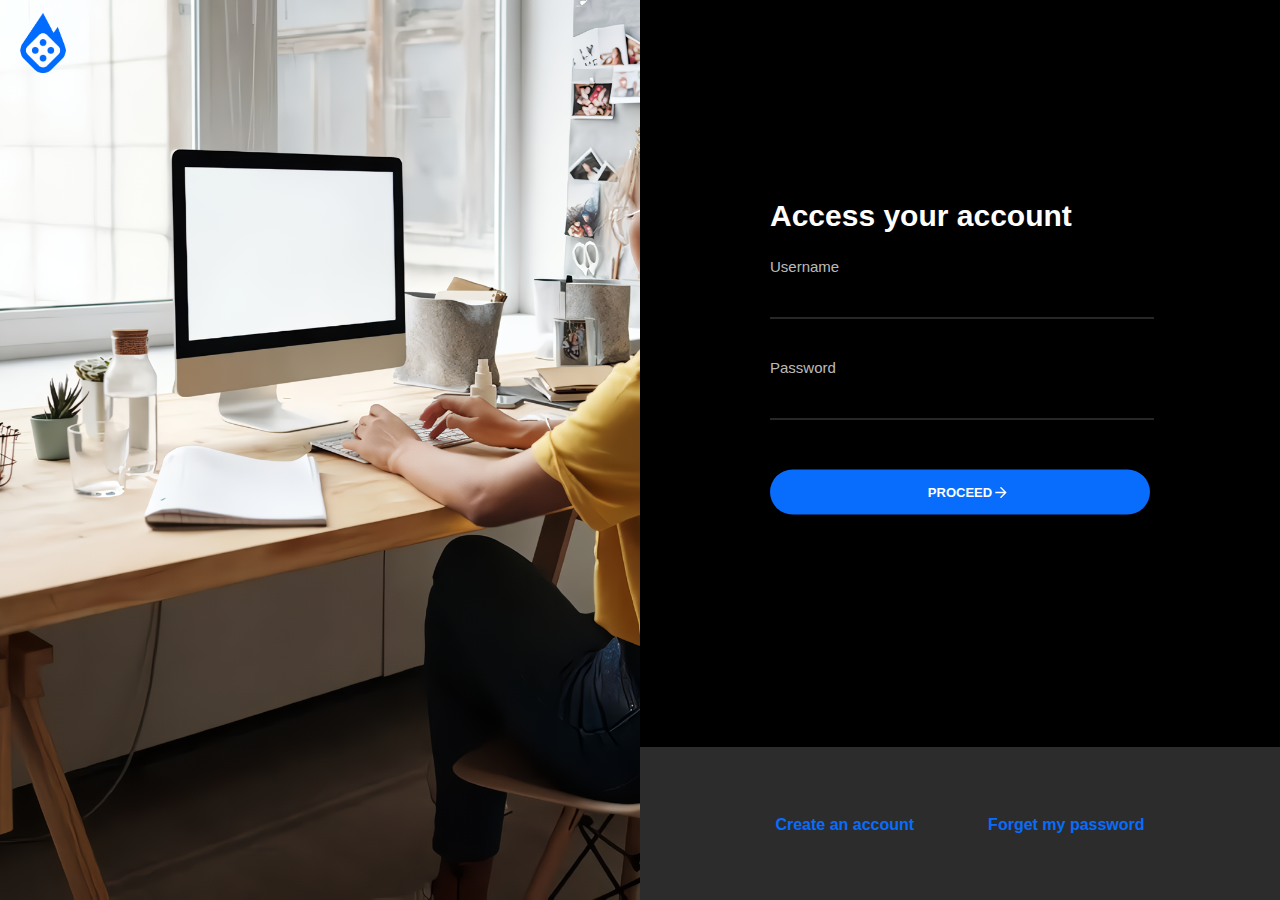
==== index.html @ 53e83c1c "Update and rename login.html to index.html" ====
<!DOCTYPE html>
<html lang="en">
<head>
    <meta charset="UTF-8">
    <meta name="viewport" content="width=device-width, initial-scale=1.0">
    <title>BL Bank</title>
    <link rel="stylesheet" href="style.css">
    <script src="main.js" defer></script>
</head>
<body>
    <img src="img/blade_icon.png" class="icon">
    <div class="post">
        <img src="img/banner.png">
    </div>
    <div class="general">
        <div class="login">
            <h1>Access your account</h1>
            <form action="javascript:submit();">
                <label for="user">Username</label>
                    <input type="text" id="user" autocomplete="off" required>
                <label for="pass">Password</label>
                    <input type="password" id="pass" autocomplete="off" required>
                <div class="proceed">
                    <input class="sub" type="submit" value="PROCEED">
                    <img src="img/white_arrow.svg" class="arrow">
                </div>
            </form>
        </div>
    </div>
    <footer>
        <div class="fot">
            <a onclick="create()">Create an account</a>
            <a style="padding-left: 70px;" onclick="forget()">Forget my password</a>
        </div>
    </footer>
</body>
</html>
---- style.css ----
*{
    margin: 0;
}
.post img{
    position: absolute;
    height: 100%;
    z-index: -1;
    left: -250px;
    bottom: 0;
}
.general{
    width: 50%;
    height: 83%;
    background: black;
    position: fixed;
    left: 50%;
    top: 0;
}
.login{
    position: absolute;
    top: 50%;
    left: 50%;
    transform: translate(-50%,-50%);
    display: block;
    width: 380px;
}
h1{
    font-family: Arial, Helvetica, sans-serif;
    font-size: 30px;
    text-align: left;
    padding: 5px;
    padding-left: 0 !important;
    color: white;
    margin-bottom: 20px;
}
label{
    color: rgba(255, 255, 255, 0.74);
    font-family: Arial, Helvetica, sans-serif;
    font-size: 15px
}
input{
    display: block;
    background-color: rgb(0,0,0,0);
    border: none;
    border-bottom: 1px rgba(245, 245, 245, 0.322) solid;
    margin-bottom: 40px;
    height: 40px;
    color: white;
    width: 100%;
    transition: .2s;
    font-family: Arial, Helvetica, sans-serif;
    font-weight: 500;
    font-size: 20px;
}
input:focus{
    border-bottom: 1px solid white;
}
*:focus{
    outline: none;
}
.proceeed{
    display: block;
}
.sub{
    border: none;
    border-radius: 45px;
    width: 100%;
    height: 45px;
    background-color: #086cfc;
    font-family: Arial, Helvetica, sans-serif !important;
    color: white;
    font-weight: 750 !important;
    max-width: 400px;
    margin-top: 10px;
    display: inline-block;
    transition: .2s;
    padding: 3px;
    font-size: 13px !important;
}
.sub:hover{
    background-color: #0647d1;
}
.arrow{
    color: white;
    width:12px;
    display: block;
    position: absolute;
    top: 293px;
    left: 225px;
}
.icon{
    position: fixed;
    width: 60px;
    margin: 13px;
}
footer{
    width: 50%;
    height: 17%;
    background: rgb(44, 44, 44);
    position: absolute;
    left: 50%;
    bottom: 0;
}
.fot{
    display: block;
    height: 100%;
    width: 100%;
    text-align: center;
}
a{
    text-decoration: none;
    color: #086cfc;
    font-family: Arial, Helvetica, sans-serif;
    font-weight: 650;
    position: relative;
    top: 45%;
    cursor: pointer;
}

@media only screen and (max-width: 960px) {
    .icon{
        position: fixed;
        z-index: 4;
        width: 60px;
        margin: 13px;
    }
    .general{
        width: 100%;
        left: 0;
    }
    footer{
        width: 100%;
        left: 0;
    }
}
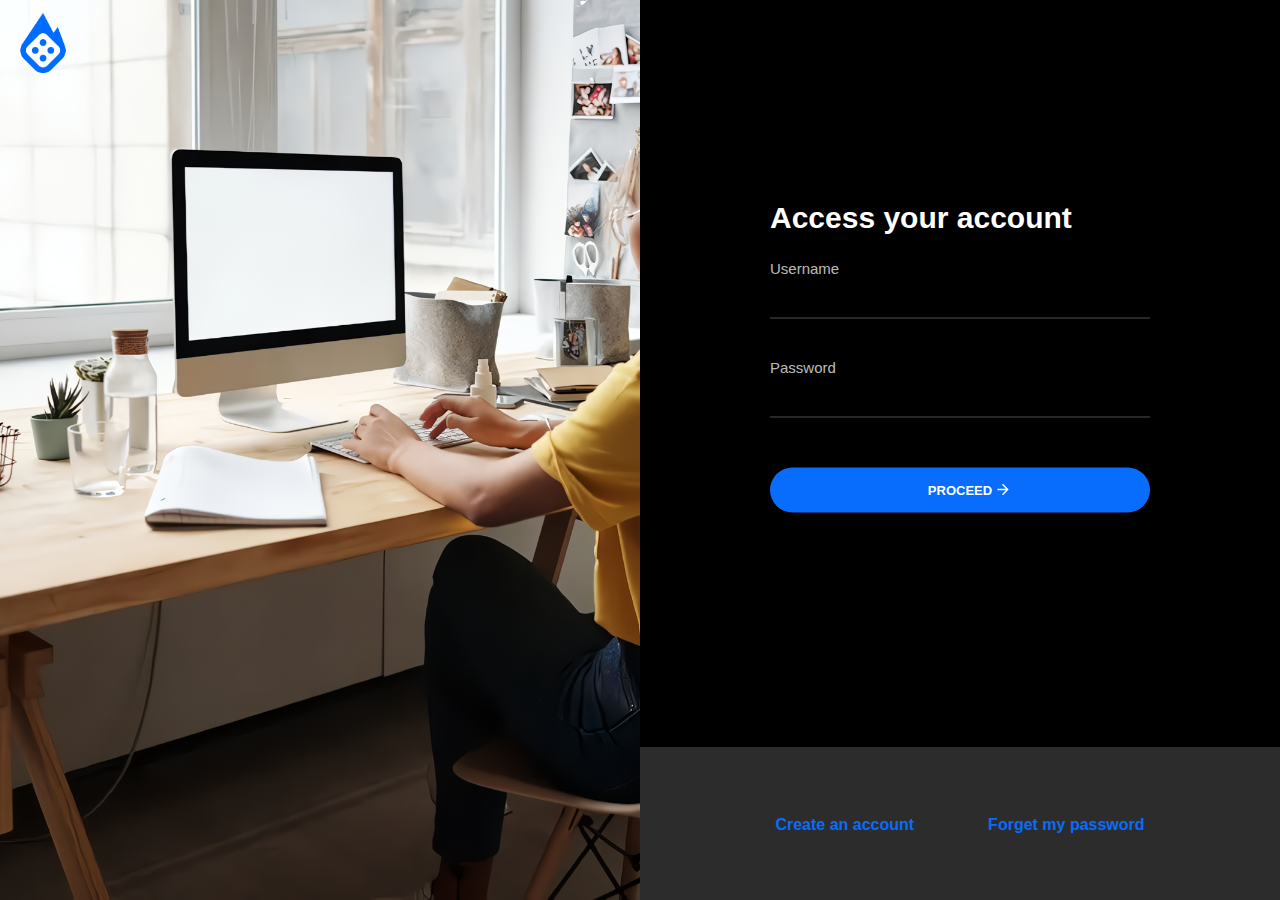
==== commit 6820aeed: "gg" ====
--- a/index.html
+++ b/index.html
@@ -12,21 +12,37 @@
     <div class="post">
         <img src="img/banner.png">
     </div>
-    <div class="general">
-        <div class="login">
-            <h1>Access your account</h1>
-            <form action="javascript:submit();">
+    <main>
+        <div class="general">
+            <div class="login">
+                <h1>Access your account</h1>
+                <form action="javascript:submit();">
+                    <label for="user">Username</label>
+                        <input type="text" id="user" autocomplete="off" required>
+                    <label for="pass">Password</label>
+                        <input type="password" id="pass" autocomplete="off" required>
+                    <p id="alert">User not found!</p>
+                    <div class="proceed">
+                        <input class="sub" type="submit" value="PROCEED">
+                        <img src="img/white_arrow.svg" id="arrow">
+                    </div>
+                </form>
+            </div>
+        </div>   
+        <div id="create">
+            <h1>Create a new account</h1>
+            <form action="javascript:create();">
                 <label for="user">Username</label>
                     <input type="text" id="user" autocomplete="off" required>
                 <label for="pass">Password</label>
                     <input type="password" id="pass" autocomplete="off" required>
                 <div class="proceed">
                     <input class="sub" type="submit" value="PROCEED">
-                    <img src="img/white_arrow.svg" class="arrow">
+                    <img src="img/white_arrow.svg" id="arrow">
                 </div>
             </form>
         </div>
-    </div>
+    </main>
     <footer>
         <div class="fot">
             <a onclick="create()">Create an account</a>
--- a/style.css
+++ b/style.css
@@ -1,13 +1,34 @@
+/*variables*/
+:root{
+    --blue: #086cfc;
+}
+
+/*default*/
 *{
     margin: 0;
+    padding: 0;
 }
-.post img{
-    position: absolute;
-    height: 100%;
-    z-index: -1;
-    left: -250px;
-    bottom: 0;
+*:focus{
+    outline: none;
 }
+
+/*title & icon*/
+h1{
+    font-family: Arial, Helvetica, sans-serif;
+    font-size: 30px;
+    text-align: left;
+    padding: 5px;
+    padding-left: 0 !important;
+    color: white;
+    margin-bottom: 20px;
+}
+.icon{
+    position: fixed;
+    width: 60px;
+    margin: 13px;
+}
+
+/*login*/
 .general{
     width: 50%;
     height: 83%;
@@ -23,15 +44,6 @@
     transform: translate(-50%,-50%);
     display: block;
     width: 380px;
-}
-h1{
-    font-family: Arial, Helvetica, sans-serif;
-    font-size: 30px;
-    text-align: left;
-    padding: 5px;
-    padding-left: 0 !important;
-    color: white;
-    margin-bottom: 20px;
 }
 label{
     color: rgba(255, 255, 255, 0.74);
@@ -55,9 +67,6 @@
 input:focus{
     border-bottom: 1px solid white;
 }
-*:focus{
-    outline: none;
-}
 .proceeed{
     display: block;
 }
@@ -66,7 +75,7 @@
     border-radius: 45px;
     width: 100%;
     height: 45px;
-    background-color: #086cfc;
+    background-color: var(--blue);
     font-family: Arial, Helvetica, sans-serif !important;
     color: white;
     font-weight: 750 !important;
@@ -78,21 +87,50 @@
     font-size: 13px !important;
 }
 .sub:hover{
-    background-color: #0647d1;
+    background-color: var(--blue);
 }
-.arrow{
+#arrow{
     color: white;
     width:12px;
     display: block;
     position: absolute;
-    top: 293px;
-    left: 225px;
+    top: 288px;
+    left: 227px;
 }
-.icon{
-    position: fixed;
-    width: 60px;
-    margin: 13px;
+
+/*alerts*/
+#alert{
+    color: red;
+    position: relative;
+    top: -15px;
+    display: none;
 }
+
+/*background image*/
+.post img{
+    position: absolute;
+    height: 100%;
+    z-index: -1;
+    left: -250px;
+    bottom: 0;
+}
+/*Create account*/
+#create{
+    position: absolute;
+    top: 50%;
+    left: 50%;
+    transform: translate(-50%, -50%) scale(0);
+    filter: blur(0px) opacity(1) !important;
+    transition: .18s;
+    padding: 50px;
+    padding-top: 30px;
+    padding-bottom: 18px;
+    background-color: black;
+    border: 4px solid var(--blue);
+    border-radius: 15px;
+}
+
+/*footer*/
 footer{
     width: 50%;
     height: 17%;
@@ -109,7 +147,7 @@
 }
 a{
     text-decoration: none;
-    color: #086cfc;
+    color: var(--blue);
     font-family: Arial, Helvetica, sans-serif;
     font-weight: 650;
     position: relative;
